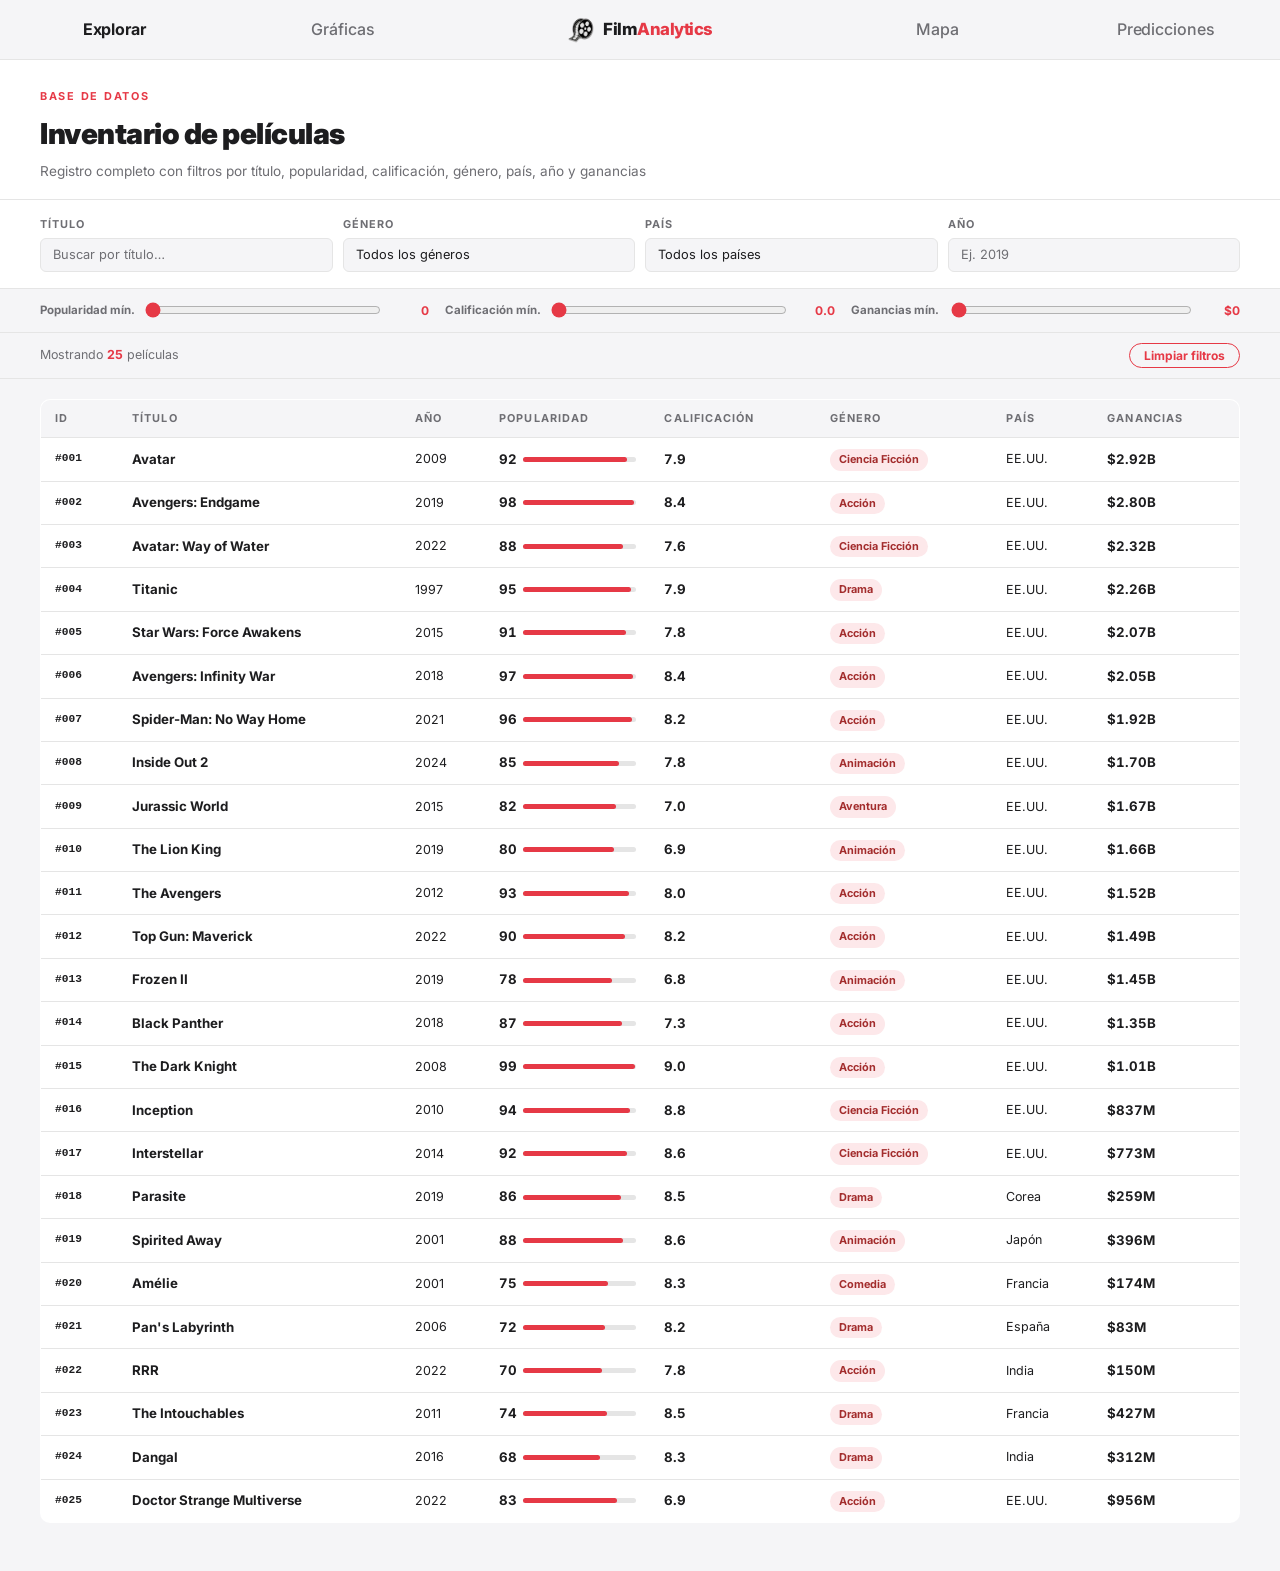
==== inventario.html @ 0801231b "Avance 02 - Backend PHP + XML + MariaDB + Modelo ML" ====
<!DOCTYPE html>
<html lang="es">
<head>
  <meta charset="UTF-8"/>
  <meta name="viewport" content="width=device-width, initial-scale=1.0"/>
  <title>FilmAnalytics — Inventario</title>
  <link rel="stylesheet" href="css/global.css"/>
  <link rel="stylesheet" href="css/header.css"/>
  <link rel="stylesheet" href="css/inventario.css"/>
</head>
<body>

  <header class="site-header">
    <a href="inventario.html"   class="nav-btn active">Explorar</a>
    <a href="graficas.html"     class="nav-btn">Gráficas</a>
    <a href="index.html" class="header-logo">
      <img src="assets/images/logo_film.png" alt="" onerror="this.style.display='none'">
      <span class="logo-text">Film<span>Analytics</span></span>
    </a>
    <a href="mapa.html"         class="nav-btn">Mapa</a>
    <a href="predicciones.html" class="nav-btn">Predicciones</a>
  </header>

  <!-- Hero -->
  <div class="inv-hero">
    <p class="inv-hero__eyebrow">Base de datos</p>
    <h1 class="inv-hero__title">Inventario de películas</h1>
    <p class="inv-hero__sub">Registro completo con filtros por título, popularidad, calificación, género, país, año y ganancias</p>
  </div>

  <!-- Filtros texto/select -->
  <div class="inv-filters">
    <div class="filter-group">
      <label class="filter-label">Título</label>
      <input class="filter-input" type="text" id="f-titulo" placeholder="Buscar por título…"/>
    </div>
    <div class="filter-group">
      <label class="filter-label">Género</label>
      <select class="filter-select" id="f-genero">
        <option value="">Todos los géneros</option>
        <option>Acción</option>
        <option>Animación</option>
        <option>Aventura</option>
        <option>Ciencia Ficción</option>
        <option>Comedia</option>
        <option>Drama</option>
        <option>Terror</option>
      </select>
    </div>
    <div class="filter-group">
      <label class="filter-label">País</label>
      <select class="filter-select" id="f-pais">
        <option value="">Todos los países</option>
        <option>EE.UU.</option>
        <option>Corea</option>
        <option>Japón</option>
        <option>Francia</option>
        <option>España</option>
        <option>India</option>
      </select>
    </div>
    <div class="filter-group">
      <label class="filter-label">Año</label>
      <input class="filter-input" type="number" id="f-anio" placeholder="Ej. 2019" min="1900" max="2024"/>
    </div>
  </div>

  <!-- Filtros de rango -->
  <div class="inv-filters-range">
    <div class="range-group">
      <span class="range-label">Popularidad mín.</span>
      <input class="range-input" type="range" id="f-pop" min="0" max="100" value="0" step="1"/>
      <span class="range-val" id="v-pop">0</span>
    </div>
    <div class="range-group">
      <span class="range-label">Calificación mín.</span>
      <input class="range-input" type="range" id="f-cal" min="0" max="10" value="0" step="0.1"/>
      <span class="range-val" id="v-cal">0.0</span>
    </div>
    <div class="range-group">
      <span class="range-label">Ganancias mín.</span>
      <input class="range-input" type="range" id="f-gan" min="0" max="3000000000" value="0" step="10000000"/>
      <span class="range-val" id="v-gan">$0</span>
    </div>
  </div>

  <!-- Barra de resultados -->
  <div class="inv-bar">
    <p class="inv-count">Mostrando <span id="count">0</span> películas</p>
    <button class="inv-reset" id="btn-reset">Limpiar filtros</button>
  </div>

  <!-- Tabla -->
  <div class="inv-table-wrap">
    <table class="inv-table">
      <thead>
        <tr>
          <th>ID</th>
          <th>Título</th>
          <th>Año</th>
          <th>Popularidad</th>
          <th>Calificación</th>
          <th>Género</th>
          <th>País</th>
          <th>Ganancias</th>
        </tr>
      </thead>
      <tbody id="inv-tbody"></tbody>
    </table>
    <p class="inv-empty" id="inv-empty" style="display:none">
      No se encontraron películas con esos filtros.
    </p>
  </div>

  <script>
    let datos = [];

    // Formato ganancias
    function formatGan(n) {
      if (n >= 1e9) return '$' + (n / 1e9).toFixed(2) + 'B';
      if (n >= 1e6) return '$' + (n / 1e6).toFixed(0) + 'M';
      return '$' + n.toLocaleString();
    }

    // Renderizar tabla
    function render(lista) {
      const tbody = document.getElementById('inv-tbody');
      const empty = document.getElementById('inv-empty');
      document.getElementById('count').textContent = lista.length;
      tbody.innerHTML = '';

      if (lista.length === 0) { empty.style.display = 'block'; return; }
      empty.style.display = 'none';

      lista.forEach(p => {
        tbody.innerHTML += `
          <tr>
            <td class="td-id">#${p.id}</td>
            <td class="td-titulo">${p.titulo}</td>
            <td class="td-muted">${p.anio}</td>
            <td>
              <div class="td-pop">
                <span class="td-num">${p.popularidad}</span>
                <div class="pop-bar-wrap">
                  <div class="pop-bar" style="width:${p.popularidad}%"></div>
                </div>
              </div>
            </td>
            <td class="td-num">${p.calificacion.toFixed(1)}</td>
            <td><span class="td-badge">${p.genero}</span></td>
            <td class="td-muted">${p.pais}</td>
            <td class="td-num">${formatGan(p.ganancias)}</td>
          </tr>`;
      });
    }

    // Filtrar
    function filtrar() {
      const titulo = document.getElementById('f-titulo').value.toLowerCase();
      const genero = document.getElementById('f-genero').value;
      const pais   = document.getElementById('f-pais').value;
      const anio   = document.getElementById('f-anio').value;
      const pop    = parseFloat(document.getElementById('f-pop').value);
      const cal    = parseFloat(document.getElementById('f-cal').value);
      const gan    = parseFloat(document.getElementById('f-gan').value);

      const res = datos.filter(p =>
        (!titulo || p.titulo.toLowerCase().includes(titulo)) &&
        (!genero || p.genero === genero) &&
        (!pais   || p.pais === pais) &&
        (!anio   || p.anio === parseInt(anio)) &&
        p.popularidad  >= pop &&
        p.calificacion >= cal &&
        p.ganancias    >= gan
      );
      render(res);
    }

    // Actualizar labels de sliders
    document.getElementById('f-pop').addEventListener('input', e => {
      document.getElementById('v-pop').textContent = e.target.value;
      filtrar();
    });
    document.getElementById('f-cal').addEventListener('input', e => {
      document.getElementById('v-cal').textContent = parseFloat(e.target.value).toFixed(1);
      filtrar();
    });
    document.getElementById('f-gan').addEventListener('input', e => {
      document.getElementById('v-gan').textContent = formatGan(parseFloat(e.target.value));
      filtrar();
    });

    // Filtros de texto/select
    ['f-titulo','f-genero','f-pais','f-anio'].forEach(id => {
      document.getElementById(id).addEventListener('input', filtrar);
      document.getElementById(id).addEventListener('change', filtrar);
    });

    // Limpiar filtros
    document.getElementById('btn-reset').addEventListener('click', () => {
      document.getElementById('f-titulo').value = '';
      document.getElementById('f-genero').value = '';
      document.getElementById('f-pais').value   = '';
      document.getElementById('f-anio').value   = '';
      document.getElementById('f-pop').value    = 0;
      document.getElementById('f-cal').value    = 0;
      document.getElementById('f-gan').value    = 0;
      document.getElementById('v-pop').textContent = '0';
      document.getElementById('v-cal').textContent = '0.0';
      document.getElementById('v-gan').textContent = '$0';
      render(datos);
    });

    // Cargar datos
    fetch('data/inventario.json')
      .then(r => r.json())
      .then(d => { datos = d; render(datos); });
  </script>

</body>
</html>
---- css/global.css ----
@import url('https://fonts.googleapis.com/css2?family=Inter:wght@400;500;700;800;900&display=swap');

:root {
  --color-bg:        #f5f5f7;
  --color-surface:   #ffffff;
  --color-accent:    #e63946;
  --color-text:      #1d1d1f;
  --color-muted:     #6e6e73;
  --color-border:    #e5e5e5;

  --font-body:       'Inter', sans-serif;

  --header-height:   60px;
  --transition:      0.2s ease;
}

*, *::before, *::after {
  box-sizing: border-box;
  margin: 0;
  padding: 0;
}

html {
  font-size: 16px;
  scroll-behavior: smooth;
}

body {
  background-color: var(--color-bg);
  color: var(--color-text);
  font-family: var(--font-body);
  font-weight: 400;
  line-height: 1.6;
  min-height: 100vh;
  padding-top: var(--header-height);
}

a {
  color: inherit;
  text-decoration: none;
}

img {
  display: block;
  max-width: 100%;
}
---- css/header.css ----
.site-header {
  position: fixed;
  top: 0;
  left: 0;
  width: 100%;
  height: var(--header-height);
  background-color: rgba(245, 245, 247, 0.92);
  backdrop-filter: blur(12px);
  -webkit-backdrop-filter: blur(12px);
  border-bottom: 1px solid var(--color-border);
  z-index: 1000;

  display: grid;
  grid-template-columns: 1fr 1fr 1.6fr 1fr 1fr;
  align-items: center;
  justify-items: center;
}

.header-logo {
  display: flex;
  align-items: center;
  justify-content: center;
  gap: 8px;
  height: 100%;
  text-decoration: none;
}

.header-logo img {
  height: 28px;
  width: auto;
  object-fit: contain;
}

.header-logo .logo-text {
  font-size: 1.05rem;
  font-weight: 800;
  color: var(--color-text);
  letter-spacing: -0.5px;
  line-height: 1;
}

.header-logo .logo-text span {
  color: var(--color-accent);
}

.nav-btn {
  display: inline-flex;
  align-items: center;
  padding: 6px 18px;
  height: 34px;
  font-family: var(--font-body);
  font-size: 1rem;
  font-weight: 500;
  color: var(--color-muted);
  letter-spacing: -0.1px;
  border-radius: 20px;
  white-space: nowrap;
  transition: color var(--transition), background-color var(--transition);
  cursor: pointer;
  text-decoration: none;
}

.nav-btn:hover {
  color: var(--color-text);
  background-color: rgba(0, 0, 0, 0.05);
}

.nav-btn.active {
  color: var(--color-text);
  font-weight: 700;
}

@media (max-width: 600px) {
  .site-header {
    grid-template-columns: 1fr 1fr auto 1fr 1fr;
  }
  .nav-btn {
    padding: 5px 8px;
    font-size: 0.75rem;
  }
  .header-logo .logo-text {
    font-size: 0.9rem;
  }
}
---- css/inventario.css ----
.inv-hero {
  padding: 28px 40px 16px;
  background: var(--color-surface);
  border-bottom: 1px solid var(--color-border);
}

.inv-hero__eyebrow {
  font-size: 0.68rem;
  font-weight: 700;
  letter-spacing: 0.16em;
  text-transform: uppercase;
  color: var(--color-accent);
  margin-bottom: 6px;
}

.inv-hero__title {
  font-size: 1.8rem;
  font-weight: 900;
  letter-spacing: -0.5px;
  color: var(--color-text);
}

.inv-hero__sub {
  font-size: 0.85rem;
  color: var(--color-muted);
  margin-top: 4px;
}

.inv-filters {
  background: var(--color-surface);
  border-bottom: 1px solid var(--color-border);
  padding: 16px 40px;
  display: grid;
  grid-template-columns: repeat(4, 1fr);
  gap: 10px;
}

.filter-group {
  display: flex;
  flex-direction: column;
  gap: 4px;
}

.filter-label {
  font-size: 0.68rem;
  font-weight: 700;
  text-transform: uppercase;
  letter-spacing: 0.1em;
  color: var(--color-muted);
}

.filter-input,
.filter-select {
  height: 34px;
  padding: 0 12px;
  border: 1px solid var(--color-border);
  border-radius: 6px;
  background: var(--color-bg);
  font-family: var(--font-body);
  font-size: 0.8rem;
  color: var(--color-text);
  outline: none;
  appearance: none;
  transition: border-color var(--transition);
  width: 100%;
}

.filter-input:focus,
.filter-select:focus {
  border-color: var(--color-accent);
}

.filter-input::placeholder {
  color: var(--color-muted);
}

.inv-filters-range {
  background: var(--color-bg);
  border-bottom: 1px solid var(--color-border);
  padding: 12px 40px;
  display: grid;
  grid-template-columns: repeat(3, 1fr);
  gap: 16px;
  align-items: center;
}

.range-group {
  display: flex;
  align-items: center;
  gap: 10px;
}

.range-label {
  font-size: 0.72rem;
  font-weight: 700;
  color: var(--color-muted);
  white-space: nowrap;
  min-width: 90px;
}

.range-input {
  flex: 1;
  accent-color: var(--color-accent);
  cursor: pointer;
}

.range-val {
  font-size: 0.75rem;
  font-weight: 700;
  color: var(--color-accent);
  min-width: 38px;
  text-align: right;
}

.inv-bar {
  display: flex;
  align-items: center;
  justify-content: space-between;
  padding: 10px 40px;
  border-bottom: 1px solid var(--color-border);
}

.inv-count {
  font-size: 0.78rem;
  color: var(--color-muted);
}

.inv-count span {
  color: var(--color-accent);
  font-weight: 700;
}

.inv-reset {
  font-size: 0.75rem;
  font-weight: 700;
  color: var(--color-accent);
  background: none;
  border: 1px solid var(--color-accent);
  border-radius: 20px;
  padding: 4px 14px;
  cursor: pointer;
  font-family: var(--font-body);
  transition: all var(--transition);
}

.inv-reset:hover {
  background: var(--color-accent);
  color: #fff;
}

.inv-table-wrap {
  padding: 20px 40px 48px;
}

.inv-table {
  width: 100%;
  border-collapse: collapse;
  font-size: 0.83rem;
  background: var(--color-surface);
  border: 1px solid var(--color-border);
  border-radius: 10px;
  overflow: hidden;
}

.inv-table thead th {
  background: var(--color-bg);
  padding: 10px 14px;
  text-align: left;
  font-size: 0.68rem;
  font-weight: 700;
  letter-spacing: 0.1em;
  text-transform: uppercase;
  color: var(--color-muted);
  border-bottom: 1px solid var(--color-border);
  white-space: nowrap;
  cursor: pointer;
  user-select: none;
}

.inv-table thead th:hover {
  color: var(--color-text);
}

.inv-table tbody td {
  padding: 10px 14px;
  border-bottom: 1px solid var(--color-border);
  color: var(--color-text);
  vertical-align: middle;
}

.inv-table tbody tr:last-child td { border-bottom: none; }
.inv-table tbody tr:hover td { background: var(--color-bg); }

.td-id {
  font-size: 0.7rem;
  color: var(--color-muted);
  font-weight: 600;
  font-family: monospace;
}

.td-titulo { font-weight: 700; }

.td-badge {
  display: inline-block;
  padding: 2px 9px;
  border-radius: 20px;
  font-size: 0.68rem;
  font-weight: 700;
  background: #fde8ea;
  color: #a32d2d;
  white-space: nowrap;
}

.td-muted {
  font-size: 0.78rem;
  color: var(--color-muted);
}

.td-num {
  font-weight: 700;
  font-variant-numeric: tabular-nums;
}

.td-pop {
  display: flex;
  align-items: center;
  gap: 6px;
}

.pop-bar-wrap {
  flex: 1;
  height: 5px;
  background: var(--color-border);
  border-radius: 3px;
  min-width: 50px;
}

.pop-bar {
  height: 5px;
  border-radius: 3px;
  background: var(--color-accent);
}

/* Sin resultados */
.inv-empty {
  text-align: center;
  padding: 60px 0;
  color: var(--color-muted);
  font-size: 0.9rem;
}

@media (max-width: 900px) {
  .inv-filters        { grid-template-columns: repeat(2, 1fr); }
  .inv-filters-range  { grid-template-columns: 1fr; }
  .inv-hero, .inv-filters, .inv-filters-range,
  .inv-bar, .inv-table-wrap { padding-left: 16px; padding-right: 16px; }
}
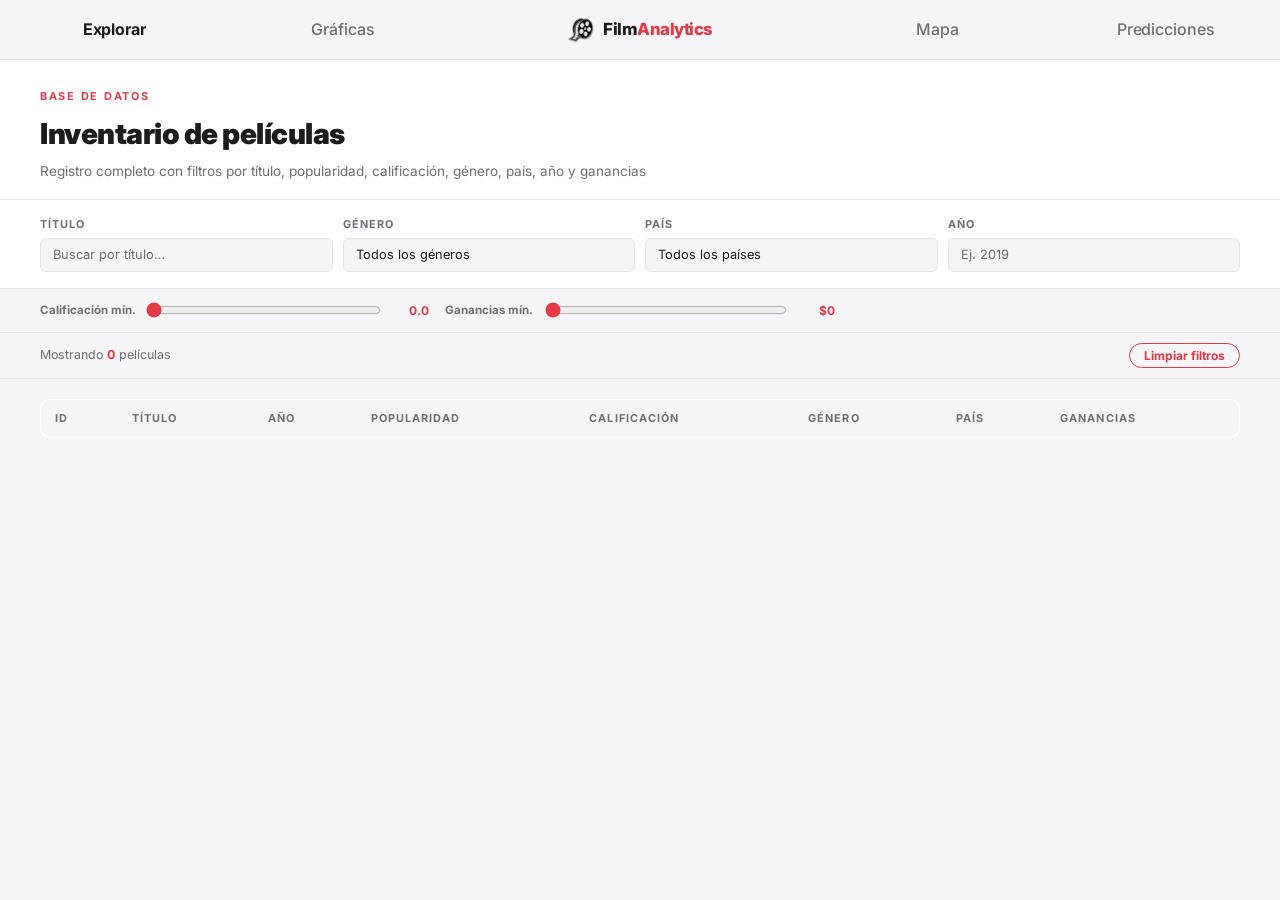
==== commit 794de82c: "Actualizar proyecto para deploy en Railway" ====
--- a/inventario.html
+++ b/inventario.html
@@ -11,24 +11,22 @@
 <body>
 
   <header class="site-header">
-    <a href="inventario.html"   class="nav-btn active">Explorar</a>
-    <a href="graficas.html"     class="nav-btn">Gráficas</a>
+    <a href="inventario.html" class="nav-btn active">Explorar</a>
+    <a href="graficas.html" class="nav-btn">Gráficas</a>
     <a href="index.html" class="header-logo">
       <img src="assets/images/logo_film.png" alt="" onerror="this.style.display='none'">
       <span class="logo-text">Film<span>Analytics</span></span>
     </a>
-    <a href="mapa.html"         class="nav-btn">Mapa</a>
+    <a href="mapa.html" class="nav-btn">Mapa</a>
     <a href="predicciones.html" class="nav-btn">Predicciones</a>
   </header>
 
-  <!-- Hero -->
   <div class="inv-hero">
     <p class="inv-hero__eyebrow">Base de datos</p>
     <h1 class="inv-hero__title">Inventario de películas</h1>
     <p class="inv-hero__sub">Registro completo con filtros por título, popularidad, calificación, género, país, año y ganancias</p>
   </div>
 
-  <!-- Filtros texto/select -->
   <div class="inv-filters">
     <div class="filter-group">
       <label class="filter-label">Título</label>
@@ -38,25 +36,33 @@
       <label class="filter-label">Género</label>
       <select class="filter-select" id="f-genero">
         <option value="">Todos los géneros</option>
-        <option>Acción</option>
-        <option>Animación</option>
-        <option>Aventura</option>
-        <option>Ciencia Ficción</option>
-        <option>Comedia</option>
-        <option>Drama</option>
-        <option>Terror</option>
+        <option value="Action">Action</option>
+        <option value="Adventure">Adventure</option>
+        <option value="Animation">Animation</option>
+        <option value="Comedy">Comedy</option>
+        <option value="Crime">Crime</option>
+        <option value="Drama">Drama</option>
+        <option value="Fantasy">Fantasy</option>
+        <option value="Horror">Horror</option>
+        <option value="Romance">Romance</option>
+        <option value="Science Fiction">Science Fiction</option>
+        <option value="Thriller">Thriller</option>
       </select>
     </div>
     <div class="filter-group">
       <label class="filter-label">País</label>
       <select class="filter-select" id="f-pais">
         <option value="">Todos los países</option>
-        <option>EE.UU.</option>
-        <option>Corea</option>
-        <option>Japón</option>
-        <option>Francia</option>
-        <option>España</option>
-        <option>India</option>
+        <option value="United States of America">United States of America</option>
+        <option value="United Kingdom">United Kingdom</option>
+        <option value="France">France</option>
+        <option value="Canada">Canada</option>
+        <option value="Japan">Japan</option>
+        <option value="Germany">Germany</option>
+        <option value="India">India</option>
+        <option value="Australia">Australia</option>
+        <option value="China">China</option>
+        <option value="South Korea">South Korea</option>
       </select>
     </div>
     <div class="filter-group">
@@ -65,13 +71,7 @@
     </div>
   </div>
 
-  <!-- Filtros de rango -->
   <div class="inv-filters-range">
-    <div class="range-group">
-      <span class="range-label">Popularidad mín.</span>
-      <input class="range-input" type="range" id="f-pop" min="0" max="100" value="0" step="1"/>
-      <span class="range-val" id="v-pop">0</span>
-    </div>
     <div class="range-group">
       <span class="range-label">Calificación mín.</span>
       <input class="range-input" type="range" id="f-cal" min="0" max="10" value="0" step="0.1"/>
@@ -84,13 +84,11 @@
     </div>
   </div>
 
-  <!-- Barra de resultados -->
   <div class="inv-bar">
     <p class="inv-count">Mostrando <span id="count">0</span> películas</p>
     <button class="inv-reset" id="btn-reset">Limpiar filtros</button>
   </div>
 
-  <!-- Tabla -->
   <div class="inv-table-wrap">
     <table class="inv-table">
       <thead>
@@ -113,16 +111,12 @@
   </div>
 
   <script>
-    let datos = [];
-
-    // Formato ganancias
     function formatGan(n) {
       if (n >= 1e9) return '$' + (n / 1e9).toFixed(2) + 'B';
       if (n >= 1e6) return '$' + (n / 1e6).toFixed(0) + 'M';
       return '$' + n.toLocaleString();
     }
 
-    // Renderizar tabla
     function render(lista) {
       const tbody = document.getElementById('inv-tbody');
       const empty = document.getElementById('inv-empty');
@@ -140,13 +134,13 @@
             <td class="td-muted">${p.anio}</td>
             <td>
               <div class="td-pop">
-                <span class="td-num">${p.popularidad}</span>
-                <div class="pop-bar-wrap">
-                  <div class="pop-bar" style="width:${p.popularidad}%"></div>
-                </div>
-              </div>
-            </td>
-            <td class="td-num">${p.calificacion.toFixed(1)}</td>
+    		<span class="td-num">${Math.round((p.popularidad / 8) * 100)}</span>
+    		<div class="pop-bar-wrap">
+      		   <div class="pop-bar" style="width:${Math.round((p.popularidad / 8) * 100)}%"></div>
+    		</div>
+  	      </div>
+	    </td>
+            <td class="td-num">${parseFloat(p.calificacion).toFixed(1)}</td>
             <td><span class="td-badge">${p.genero}</span></td>
             <td class="td-muted">${p.pais}</td>
             <td class="td-num">${formatGan(p.ganancias)}</td>
@@ -154,68 +148,61 @@
       });
     }
 
-    // Filtrar
-    function filtrar() {
-      const titulo = document.getElementById('f-titulo').value.toLowerCase();
-      const genero = document.getElementById('f-genero').value;
-      const pais   = document.getElementById('f-pais').value;
-      const anio   = document.getElementById('f-anio').value;
-      const pop    = parseFloat(document.getElementById('f-pop').value);
-      const cal    = parseFloat(document.getElementById('f-cal').value);
-      const gan    = parseFloat(document.getElementById('f-gan').value);
-
-      const res = datos.filter(p =>
-        (!titulo || p.titulo.toLowerCase().includes(titulo)) &&
-        (!genero || p.genero === genero) &&
-        (!pais   || p.pais === pais) &&
-        (!anio   || p.anio === parseInt(anio)) &&
-        p.popularidad  >= pop &&
-        p.calificacion >= cal &&
-        p.ganancias    >= gan
-      );
-      render(res);
+    let timer = null;
+    function buscar() {
+      clearTimeout(timer);
+      timer = setTimeout(() => {
+        const params = new URLSearchParams();
+        const titulo  = document.getElementById('f-titulo').value;
+        const genero  = document.getElementById('f-genero').value;
+        const pais    = document.getElementById('f-pais').value;
+        const anio    = document.getElementById('f-anio').value;
+        const cal_min = document.getElementById('f-cal').value;
+        const gan_min = document.getElementById('f-gan').value;
+
+        if (titulo)        params.append('titulo',  titulo);
+        if (genero)        params.append('genero',  genero);
+        if (pais)          params.append('pais',    pais);
+        if (anio)          params.append('anio',    anio);
+        if (cal_min > 0)   params.append('cal_min', cal_min);
+        if (gan_min > 0)   params.append('gan_min', gan_min);
+
+        fetch('api/inventario.php?' + params.toString())
+          .then(r => r.json())
+          .then(d => render(d))
+          .catch(err => console.error(err));
+      }, 400);
     }
 
-    // Actualizar labels de sliders
-    document.getElementById('f-pop').addEventListener('input', e => {
-      document.getElementById('v-pop').textContent = e.target.value;
-      filtrar();
-    });
     document.getElementById('f-cal').addEventListener('input', e => {
       document.getElementById('v-cal').textContent = parseFloat(e.target.value).toFixed(1);
-      filtrar();
+      buscar();
     });
     document.getElementById('f-gan').addEventListener('input', e => {
       document.getElementById('v-gan').textContent = formatGan(parseFloat(e.target.value));
-      filtrar();
-    });
-
-    // Filtros de texto/select
+      buscar();
+    });
+
     ['f-titulo','f-genero','f-pais','f-anio'].forEach(id => {
-      document.getElementById(id).addEventListener('input', filtrar);
-      document.getElementById(id).addEventListener('change', filtrar);
-    });
-
-    // Limpiar filtros
+      document.getElementById(id).addEventListener('input', buscar);
+      document.getElementById(id).addEventListener('change', buscar);
+    });
+
     document.getElementById('btn-reset').addEventListener('click', () => {
       document.getElementById('f-titulo').value = '';
       document.getElementById('f-genero').value = '';
       document.getElementById('f-pais').value   = '';
       document.getElementById('f-anio').value   = '';
-      document.getElementById('f-pop').value    = 0;
       document.getElementById('f-cal').value    = 0;
       document.getElementById('f-gan').value    = 0;
-      document.getElementById('v-pop').textContent = '0';
       document.getElementById('v-cal').textContent = '0.0';
       document.getElementById('v-gan').textContent = '$0';
-      render(datos);
-    });
-
-    // Cargar datos
-    fetch('data/inventario.json')
-      .then(r => r.json())
-      .then(d => { datos = d; render(datos); });
+      buscar();
+    });
+
+    // Carga inicial
+    buscar();
   </script>
 
 </body>
-</html>+</html>
